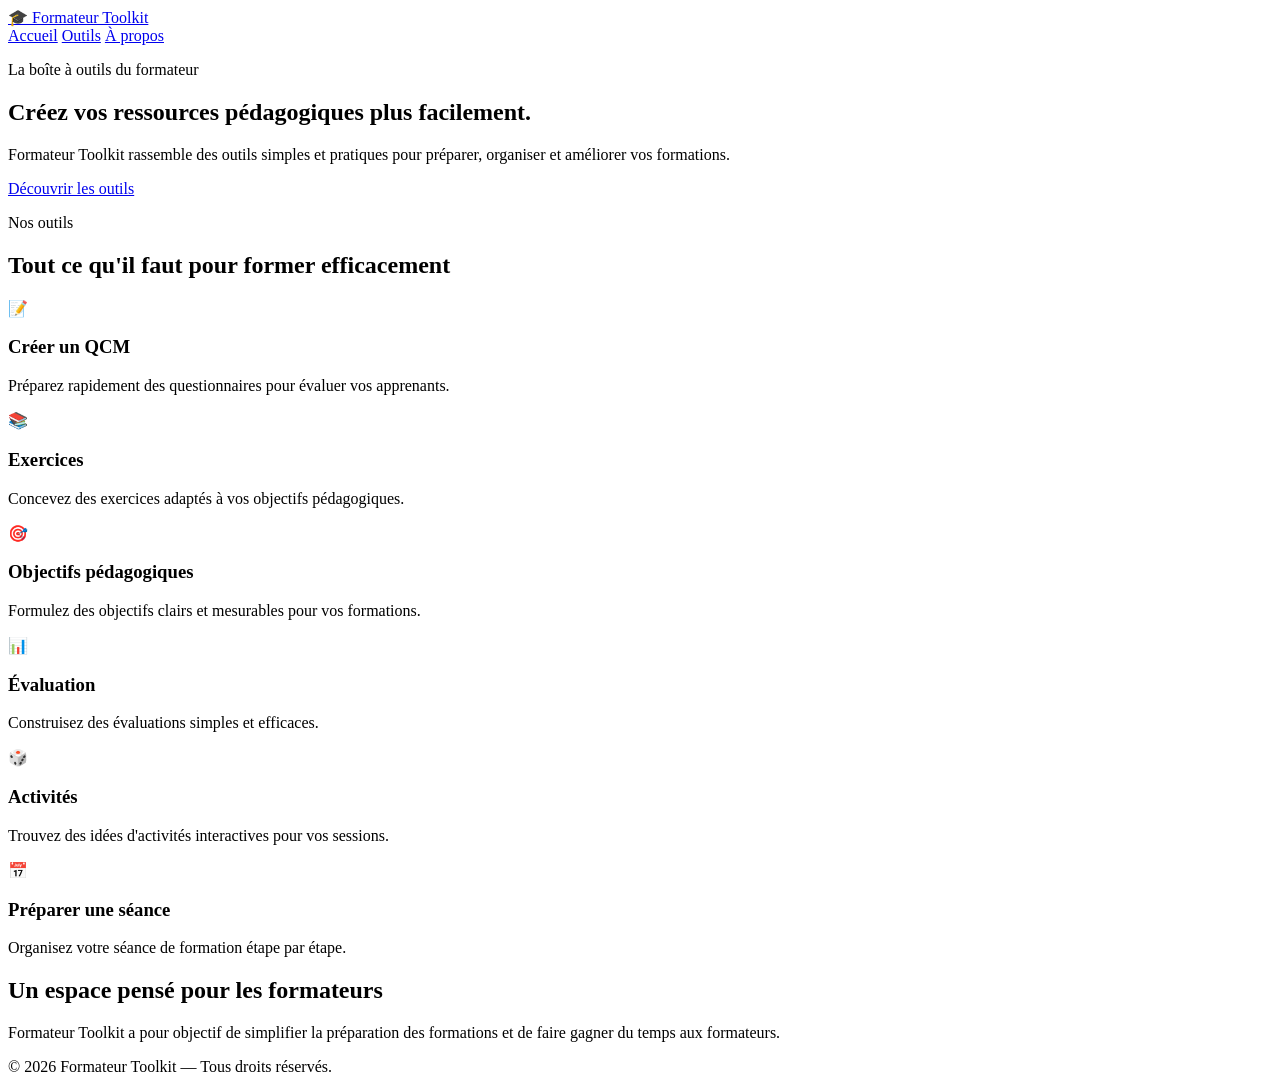
==== index.html @ 2d1488f0 "Add files via upload" ====
<!DOCTYPE html>
<html lang="fr">
<head>
    <meta charset="UTF-8">
    <meta name="viewport" content="width=device-width, initial-scale=1.0">
    <title>Formateur Toolkit</title>
    <link rel="stylesheet" href="style.css">
</head>

<body>

    <header class="header">
        <div class="container nav">
            <a href="index.html" class="logo">🎓 Formateur Toolkit</a>

            <nav>
                <a href="index.html">Accueil</a>
                <a href="#outils">Outils</a>
                <a href="#apropos">À propos</a>
            </nav>
        </div>
    </header>

    <main>

        <section class="hero">
            <div class="container hero-content">
                <p class="badge">La boîte à outils du formateur</p>

                <h1>
                    Créez vos ressources
                    <span>pédagogiques</span> plus facilement.
                </h1>

                <p class="hero-text">
                    Formateur Toolkit rassemble des outils simples et pratiques
                    pour préparer, organiser et améliorer vos formations.
                </p>

                <a href="#outils" class="button">
                    Découvrir les outils
                </a>
            </div>
        </section>

        <section id="outils" class="tools">
            <div class="container">

                <div class="section-title">
                    <p class="badge">Nos outils</p>
                    <h2>Tout ce qu'il faut pour former efficacement</h2>
                </div>

                <div class="tools-grid">

                    <article class="tool-card">
                        <div class="icon">📝</div>
                        <h3>Créer un QCM</h3>
                        <p>
                            Préparez rapidement des questionnaires
                            pour évaluer vos apprenants.
                        </p>
                    </article>

                    <article class="tool-card">
                        <div class="icon">📚</div>
                        <h3>Exercices</h3>
                        <p>
                            Concevez des exercices adaptés à vos
                            objectifs pédagogiques.
                        </p>
                    </article>

                    <article class="tool-card">
                        <div class="icon">🎯</div>
                        <h3>Objectifs pédagogiques</h3>
                        <p>
                            Formulez des objectifs clairs et
                            mesurables pour vos formations.
                        </p>
                    </article>

                    <article class="tool-card">
                        <div class="icon">📊</div>
                        <h3>Évaluation</h3>
                        <p>
                            Construisez des évaluations simples
                            et efficaces.
                        </p>
                    </article>

                    <article class="tool-card">
                        <div class="icon">🎲</div>
                        <h3>Activités</h3>
                        <p>
                            Trouvez des idées d'activités
                            interactives pour vos sessions.
                        </p>
                    </article>

                    <article class="tool-card">
                        <div class="icon">📅</div>
                        <h3>Préparer une séance</h3>
                        <p>
                            Organisez votre séance de formation
                            étape par étape.
                        </p>
                    </article>

                </div>
            </div>
        </section>

        <section id="apropos" class="about">
            <div class="container">
                <h2>Un espace pensé pour les formateurs</h2>
                <p>
                    Formateur Toolkit a pour objectif de simplifier
                    la préparation des formations et de faire gagner
                    du temps aux formateurs.
                </p>
            </div>
        </section>

    </main>

    <footer class="footer">
        <div class="container">
            <p>© 2026 Formateur Toolkit — Tous droits réservés.</p>
        </div>
    </footer>

</body>
</html>
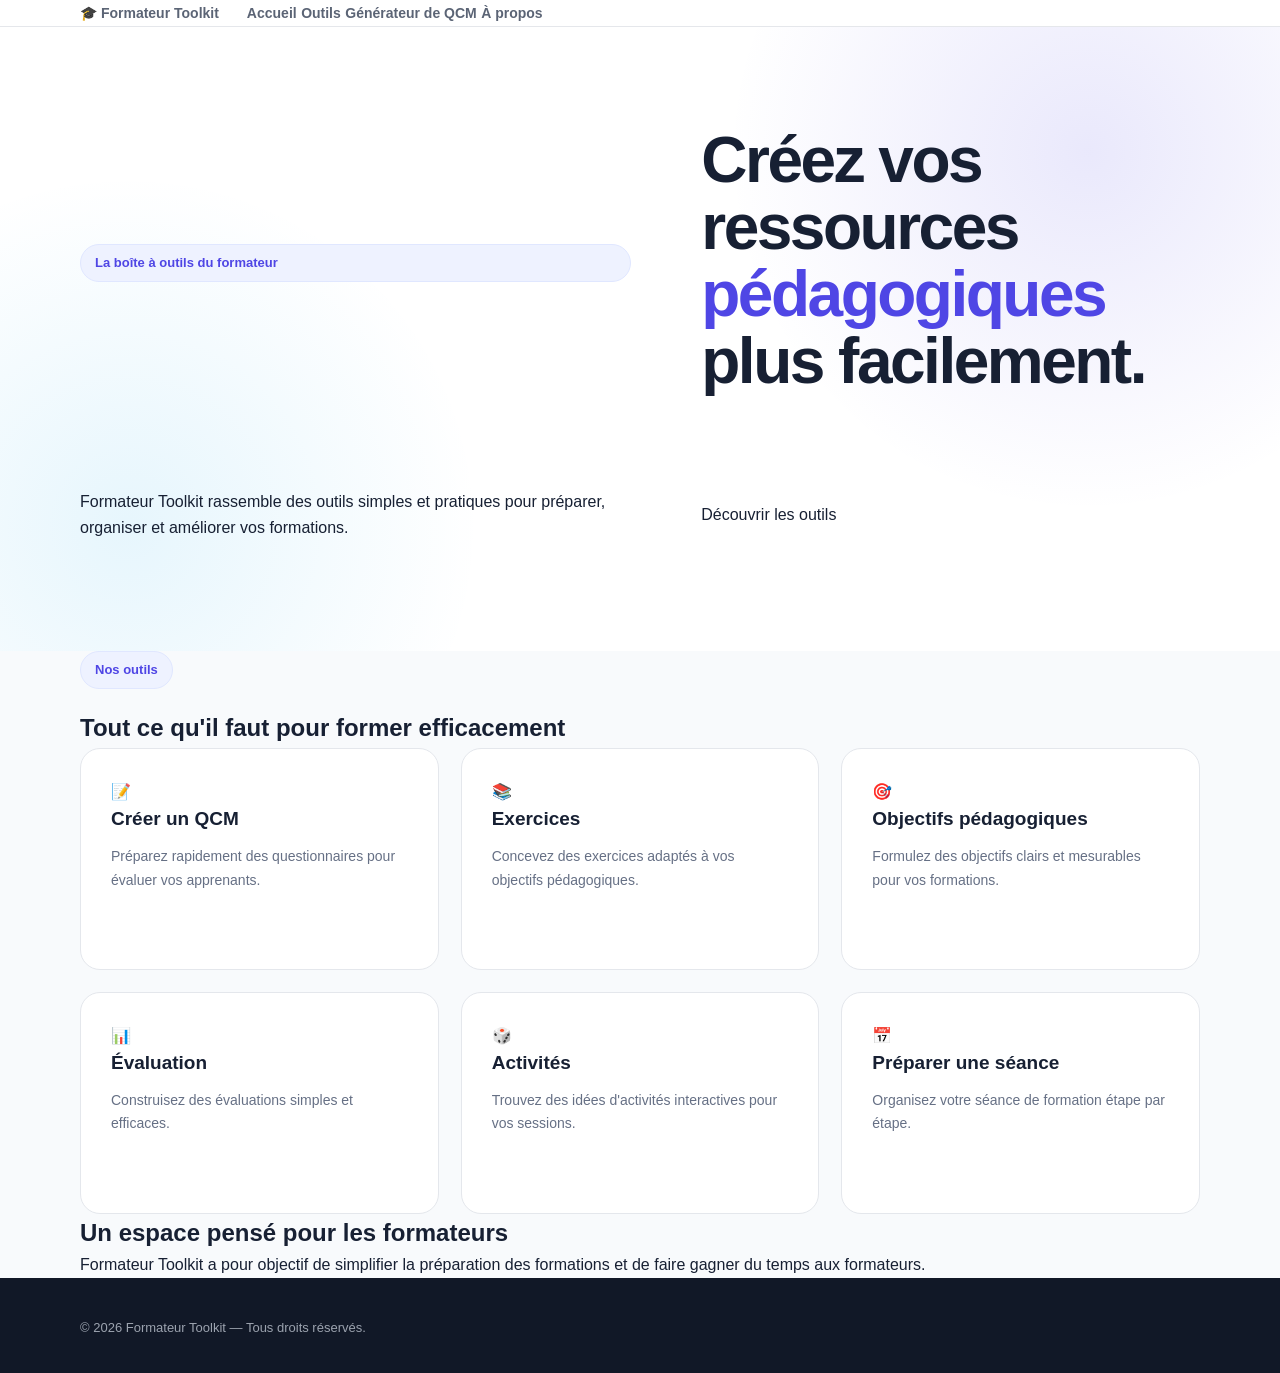
==== commit 02ec07cb: "Add files via upload" ====
--- a/index.html
+++ b/index.html
@@ -3,7 +3,16 @@
 <head>
     <meta charset="UTF-8">
     <meta name="viewport" content="width=device-width, initial-scale=1.0">
-    <title>Formateur Toolkit</title>
+    <title>Formateur Toolkit — Outils pédagogiques pour formateurs</title>
+    <meta name="description" content="Formateur Toolkit rassemble des outils simples et gratuits pour préparer, organiser et améliorer vos formations : générateur de QCM, exercices, objectifs pédagogiques et plus.">
+    <link rel="canonical" href="https://aitittohicham-arch.github.io/formateur-toolkit/index.html">
+    <meta property="og:title" content="Formateur Toolkit — Outils pédagogiques pour formateurs">
+    <meta property="og:description" content="Des outils simples et gratuits pour préparer, organiser et améliorer vos formations.">
+    <meta property="og:type" content="website">
+    <meta property="og:url" content="https://aitittohicham-arch.github.io/formateur-toolkit/index.html">
+    <meta name="twitter:card" content="summary">
+    <meta name="twitter:title" content="Formateur Toolkit — Outils pédagogiques pour formateurs">
+    <meta name="twitter:description" content="Des outils simples et gratuits pour préparer, organiser et améliorer vos formations.">
     <link rel="stylesheet" href="style.css">
 </head>
 
@@ -16,6 +25,7 @@
             <nav>
                 <a href="index.html">Accueil</a>
                 <a href="#outils">Outils</a>
+                <a href="qcm.html">Générateur de QCM</a>
                 <a href="#apropos">À propos</a>
             </nav>
         </div>
@@ -53,14 +63,14 @@
 
                 <div class="tools-grid">
 
-                    <article class="tool-card">
+                    <a href="qcm.html" class="tool-card">
                         <div class="icon">📝</div>
                         <h3>Créer un QCM</h3>
                         <p>
                             Préparez rapidement des questionnaires
                             pour évaluer vos apprenants.
                         </p>
-                    </article>
+                    </a>
 
                     <article class="tool-card">
                         <div class="icon">📚</div>
--- a/style.css
+++ b/style.css
@@ -0,0 +1,657 @@
+/* =========================================================
+   FORMATEUR TOOLKIT
+   Main stylesheet
+   ========================================================= */
+
+/* =========================
+   RESET
+   ========================= */
+
+* {
+    margin: 0;
+    padding: 0;
+    box-sizing: border-box;
+}
+
+html {
+    scroll-behavior: smooth;
+}
+
+body {
+    font-family: Arial, Helvetica, sans-serif;
+    background: #f8fafc;
+    color: #172033;
+    line-height: 1.6;
+}
+
+a {
+    text-decoration: none;
+    color: inherit;
+}
+
+.container {
+    width: min(1120px, 92%);
+    margin: 0 auto;
+}
+
+
+/* =========================
+   HEADER
+   ========================= */
+
+.header {
+    position: sticky;
+    top: 0;
+    z-index: 1000;
+    background: rgba(255, 255, 255, 0.94);
+    border-bottom: 1px solid #e5e7eb;
+    backdrop-filter: blur(12px);
+}
+
+.navbar {
+    min-height: 76px;
+    display: flex;
+    align-items: center;
+    justify-content: space-between;
+    gap: 30px;
+}
+
+.logo {
+    display: flex;
+    align-items: center;
+    gap: 10px;
+    font-size: 20px;
+    font-weight: 800;
+    color: #172033;
+}
+
+.logo-icon {
+    width: 42px;
+    height: 42px;
+    display: grid;
+    place-items: center;
+    border-radius: 12px;
+    background: #4f46e5;
+    font-size: 22px;
+    box-shadow: 0 8px 20px rgba(79, 70, 229, 0.25);
+}
+
+.logo-accent {
+    color: #4f46e5;
+}
+
+.nav {
+    display: flex;
+    align-items: center;
+    gap: 28px;
+}
+
+.nav a {
+    position: relative;
+    font-size: 14px;
+    font-weight: 600;
+    color: #5b6475;
+    transition: color 0.25s ease;
+}
+
+.nav a:hover {
+    color: #4f46e5;
+}
+
+.nav a::after {
+    content: "";
+    position: absolute;
+    left: 0;
+    bottom: -7px;
+    width: 0;
+    height: 2px;
+    background: #4f46e5;
+    transition: width 0.25s ease;
+}
+
+.nav a:hover::after {
+    width: 100%;
+}
+
+
+/* =========================
+   HERO
+   ========================= */
+
+.hero {
+    position: relative;
+    overflow: hidden;
+    padding: 100px 0 110px;
+    background:
+        radial-gradient(circle at 85% 20%, rgba(79, 70, 229, 0.12), transparent 30%),
+        radial-gradient(circle at 10% 80%, rgba(14, 165, 233, 0.10), transparent 28%),
+        #ffffff;
+}
+
+.hero-content {
+    display: grid;
+    grid-template-columns: 1.05fr 0.95fr;
+    align-items: center;
+    gap: 70px;
+}
+
+.badge {
+    display: inline-flex;
+    align-items: center;
+    gap: 7px;
+    padding: 8px 14px;
+    margin-bottom: 20px;
+    border-radius: 999px;
+    background: #eef2ff;
+    color: #4f46e5;
+    border: 1px solid #e0e7ff;
+    font-size: 13px;
+    font-weight: 700;
+}
+
+.hero h1 {
+    max-width: 700px;
+    font-size: clamp(42px, 5vw, 68px);
+    line-height: 1.05;
+    letter-spacing: -2.5px;
+    margin-bottom: 24px;
+}
+
+.hero h1 span {
+    display: block;
+    color: #4f46e5;
+}
+
+.hero-text > p {
+    max-width: 620px;
+    color: #667085;
+    font-size: 18px;
+    line-height: 1.8;
+    margin-bottom: 32px;
+}
+
+.hero-buttons {
+    display: flex;
+    flex-wrap: wrap;
+    gap: 14px;
+}
+
+.btn {
+    display: inline-flex;
+    align-items: center;
+    justify-content: center;
+    min-height: 50px;
+    padding: 0 22px;
+    border-radius: 12px;
+    font-size: 15px;
+    font-weight: 700;
+    transition:
+        transform 0.25s ease,
+        box-shadow 0.25s ease,
+        background 0.25s ease;
+}
+
+.btn:hover {
+    transform: translateY(-3px);
+}
+
+.btn-primary {
+    color: #ffffff;
+    background: #4f46e5;
+    box-shadow: 0 12px 25px rgba(79, 70, 229, 0.25);
+}
+
+.btn-primary:hover {
+    background: #4338ca;
+    box-shadow: 0 16px 30px rgba(79, 70, 229, 0.30);
+}
+
+.btn-secondary {
+    color: #344054;
+    background: #ffffff;
+    border: 1px solid #d0d5dd;
+}
+
+.btn-secondary:hover {
+    background: #f8fafc;
+}
+
+
+/* =========================
+   HERO DASHBOARD CARD
+   ========================= */
+
+.hero-card {
+    position: relative;
+    padding: 22px;
+    border: 1px solid #e4e7ec;
+    border-radius: 24px;
+    background: rgba(255, 255, 255, 0.9);
+    box-shadow:
+        0 30px 80px rgba(15, 23, 42, 0.12),
+        0 8px 25px rgba(15, 23, 42, 0.05);
+    transform: rotate(1deg);
+    transition: transform 0.3s ease;
+}
+
+.hero-card:hover {
+    transform: rotate(0deg) translateY(-5px);
+}
+
+.card-header {
+    display: flex;
+    align-items: center;
+    gap: 9px;
+    padding-bottom: 18px;
+    margin-bottom: 15px;
+    border-bottom: 1px solid #edf0f4;
+    font-size: 14px;
+    font-weight: 800;
+}
+
+.status-dot {
+    width: 10px;
+    height: 10px;
+    border-radius: 50%;
+    background: #22c55e;
+    box-shadow: 0 0 0 5px #dcfce7;
+}
+
+.dashboard-preview {
+    display: grid;
+    gap: 12px;
+}
+
+.preview-item {
+    display: flex;
+    align-items: center;
+    gap: 14px;
+    padding: 16px;
+    border: 1px solid #edf0f4;
+    border-radius: 15px;
+    background: #ffffff;
+    transition:
+        transform 0.25s ease,
+        box-shadow 0.25s ease;
+}
+
+.preview-item:hover {
+    transform: translateX(5px);
+    box-shadow: 0 8px 20px rgba(15, 23, 42, 0.07);
+}
+
+.preview-item > span {
+    width: 44px;
+    height: 44px;
+    display: grid;
+    place-items: center;
+    border-radius: 12px;
+    background: #f1f5f9;
+    font-size: 21px;
+}
+
+.preview-item strong {
+    display: block;
+    font-size: 15px;
+    margin-bottom: 2px;
+}
+
+.preview-item small {
+    color: #98a2b3;
+    font-size: 12px;
+}
+
+
+/* =========================
+   TOOLS SECTION
+   ========================= */
+
+.tools-section {
+    padding: 100px 0;
+    background: #f8fafc;
+}
+
+.section-heading {
+    max-width: 700px;
+    margin: 0 auto 55px;
+    text-align: center;
+}
+
+.section-label {
+    display: inline-block;
+    margin-bottom: 12px;
+    color: #4f46e5;
+    font-size: 12px;
+    font-weight: 800;
+    letter-spacing: 2px;
+}
+
+.section-heading h2,
+.about-content h2 {
+    font-size: clamp(32px, 4vw, 48px);
+    line-height: 1.15;
+    letter-spacing: -1.5px;
+    margin-bottom: 16px;
+}
+
+.section-heading h2 span,
+.about-content h2 span {
+    color: #4f46e5;
+}
+
+.section-heading p {
+    color: #667085;
+    font-size: 16px;
+}
+
+.tools-grid {
+    display: grid;
+    grid-template-columns: repeat(3, 1fr);
+    gap: 22px;
+}
+
+.tool-card {
+    padding: 30px;
+    border: 1px solid #e4e7ec;
+    border-radius: 20px;
+    background: #ffffff;
+    transition:
+        transform 0.3s ease,
+        box-shadow 0.3s ease,
+        border-color 0.3s ease;
+}
+
+.tool-card:hover {
+    transform: translateY(-7px);
+    border-color: #c7d2fe;
+    box-shadow: 0 18px 40px rgba(15, 23, 42, 0.09);
+}
+
+.tool-icon {
+    width: 55px;
+    height: 55px;
+    display: grid;
+    place-items: center;
+    margin-bottom: 22px;
+    border-radius: 15px;
+    background: #eef2ff;
+    font-size: 25px;
+}
+
+.tool-card h3 {
+    margin-bottom: 10px;
+    font-size: 19px;
+}
+
+.tool-card p {
+    min-height: 76px;
+    margin-bottom: 18px;
+    color: #667085;
+    font-size: 14px;
+    line-height: 1.7;
+}
+
+.tool-link {
+    color: #4f46e5;
+    font-size: 13px;
+    font-weight: 800;
+}
+
+.tool-link:hover {
+    text-decoration: underline;
+}
+
+
+/* =========================
+   ABOUT SECTION
+   ========================= */
+
+.about-section {
+    padding: 100px 0;
+    background: #ffffff;
+}
+
+.about-content {
+    display: grid;
+    grid-template-columns: 0.9fr 1.1fr;
+    gap: 80px;
+    align-items: center;
+}
+
+.about-content > div:last-child {
+    color: #667085;
+    font-size: 16px;
+}
+
+.about-content p {
+    margin-bottom: 18px;
+}
+
+.open-source {
+    display: inline-flex;
+    align-items: center;
+    gap: 10px;
+    margin-top: 10px;
+    padding: 12px 16px;
+    border-radius: 12px;
+    background: #f8fafc;
+    border: 1px solid #e4e7ec;
+    color: #344054;
+}
+
+.open-source span {
+    font-size: 20px;
+}
+
+
+/* =========================
+   FOOTER
+   ========================= */
+
+.footer {
+    padding: 35px 0;
+    background: #111827;
+    color: #ffffff;
+}
+
+.footer-content {
+    display: flex;
+    align-items: center;
+    justify-content: space-between;
+    gap: 30px;
+}
+
+.footer strong {
+    font-size: 15px;
+}
+
+.footer p {
+    margin-top: 5px;
+    color: #9ca3af;
+    font-size: 13px;
+}
+
+.footer-content > div:last-child p {
+    margin: 0;
+}
+
+
+/* =========================
+   ANIMATIONS
+   ========================= */
+
+@keyframes fadeUp {
+    from {
+        opacity: 0;
+        transform: translateY(25px);
+    }
+
+    to {
+        opacity: 1;
+        transform: translateY(0);
+    }
+}
+
+.hero-text,
+.hero-card {
+    animation: fadeUp 0.8s ease both;
+}
+
+.hero-card {
+    animation-delay: 0.15s;
+}
+
+
+/* =========================
+   TABLET
+   ========================= */
+
+@media (max-width: 900px) {
+
+    .hero {
+        padding: 75px 0 85px;
+    }
+
+    .hero-content {
+        grid-template-columns: 1fr;
+        gap: 50px;
+    }
+
+    .hero-text {
+        text-align: center;
+    }
+
+    .hero-text > p {
+        margin-left: auto;
+        margin-right: auto;
+    }
+
+    .hero-buttons {
+        justify-content: center;
+    }
+
+    .hero-card {
+        max-width: 650px;
+        width: 100%;
+        margin: 0 auto;
+    }
+
+    .tools-grid {
+        grid-template-columns: repeat(2, 1fr);
+    }
+
+    .about-content {
+        grid-template-columns: 1fr;
+        gap: 30px;
+    }
+}
+
+
+/* =========================
+   MOBILE
+   ========================= */
+
+@media (max-width: 650px) {
+
+    .navbar {
+        min-height: 68px;
+    }
+
+    .nav {
+        gap: 13px;
+    }
+
+    .nav a {
+        font-size: 12px;
+    }
+
+    .nav a:nth-child(3) {
+        display: none;
+    }
+
+    .logo {
+        font-size: 16px;
+    }
+
+    .logo-icon {
+        width: 36px;
+        height: 36px;
+        font-size: 18px;
+    }
+
+    .hero {
+        padding: 60px 0 70px;
+    }
+
+    .hero h1 {
+        font-size: 42px;
+        letter-spacing: -1.8px;
+    }
+
+    .hero-text > p {
+        font-size: 16px;
+    }
+
+    .hero-buttons {
+        flex-direction: column;
+    }
+
+    .btn {
+        width: 100%;
+    }
+
+    .tools-section,
+    .about-section {
+        padding: 70px 0;
+    }
+
+    .tools-grid {
+        grid-template-columns: 1fr;
+    }
+
+    .tool-card {
+        padding: 25px;
+    }
+
+    .tool-card p {
+        min-height: auto;
+    }
+
+    .footer-content {
+        flex-direction: column;
+        text-align: center;
+    }
+
+    .footer-content > div:last-child p {
+        margin-top: 0;
+    }
+}
+
+
+/* =========================
+   SMALL MOBILE
+   ========================= */
+
+@media (max-width: 430px) {
+
+    .nav a:nth-child(2) {
+        display: none;
+    }
+
+    .hero h1 {
+        font-size: 36px;
+    }
+
+    .badge {
+        font-size: 11px;
+    }
+
+    .hero-card {
+        padding: 15px;
+        border-radius: 18px;
+    }
+
+    .preview-item {
+        padding: 12px;
+    }
+}
